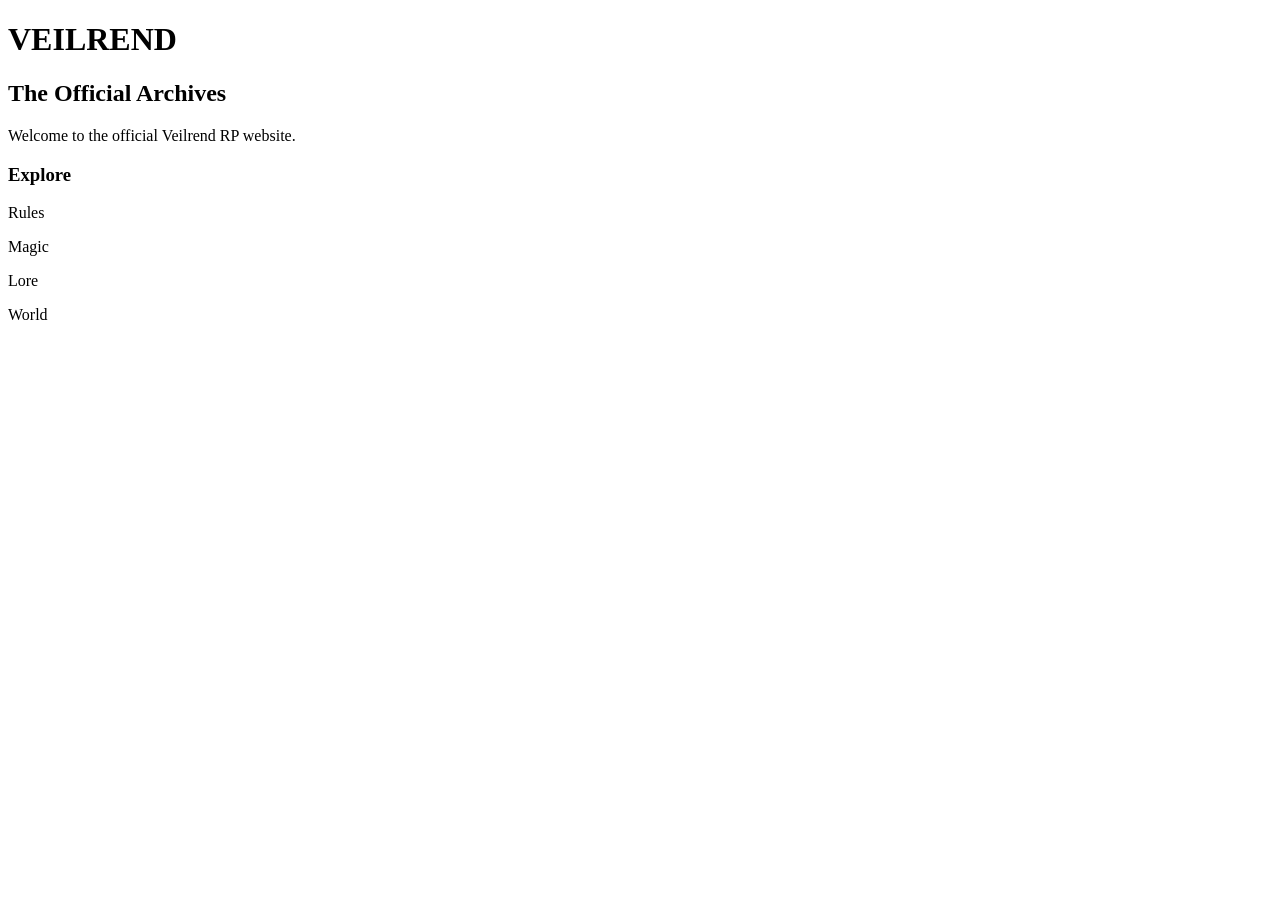
==== index.html @ 615d204e "Add initial index.html for Veilrend RP website" ====
<!DOCTYPE html>
<html>

<head>
    <title>Veilrend</title>
</head>

<body>

    <h1>VEILREND</h1>

    <h2>The Official Archives</h2>

    <p>Welcome to the official Veilrend RP website.</p>

    <h3>Explore</h3>

    <p>Rules</p>
    <p>Magic</p>
    <p>Lore</p>
    <p>World</p>

</body>

</html>
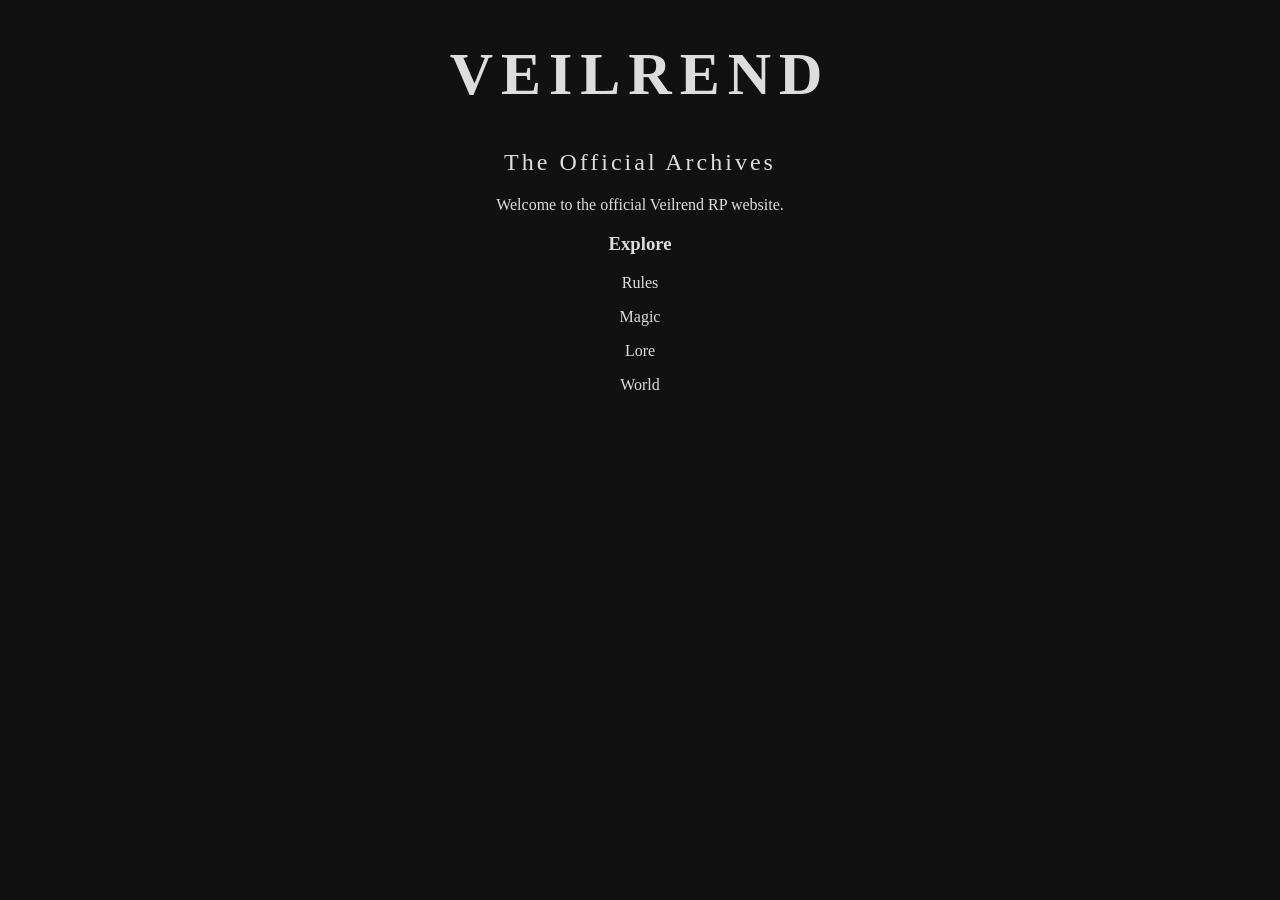
==== commit ef6df93e: "Add title and stylesheet link to index.html" ====
--- a/index.html
+++ b/index.html
@@ -1,8 +1,10 @@
 <!DOCTYPE html>
-<html>
+<head>
 
-<head>
     <title>Veilrend</title>
+
+    <link rel="stylesheet" href="style.css">
+
 </head>
 
 <body>
--- a/style.css
+++ b/style.css
@@ -0,0 +1,23 @@
+body {
+    background-color: #111111;
+    color: #dddddd;
+    font-family: Georgia, serif;
+    text-align: center;
+    margin: 0;
+}
+
+h1 {
+    font-size: 60px;
+    letter-spacing: 8px;
+}
+
+h2 {
+    font-weight: normal;
+    letter-spacing: 3px;
+}
+
+main {
+    max-width: 1000px;
+    margin: auto;
+    padding: 40px;
+}
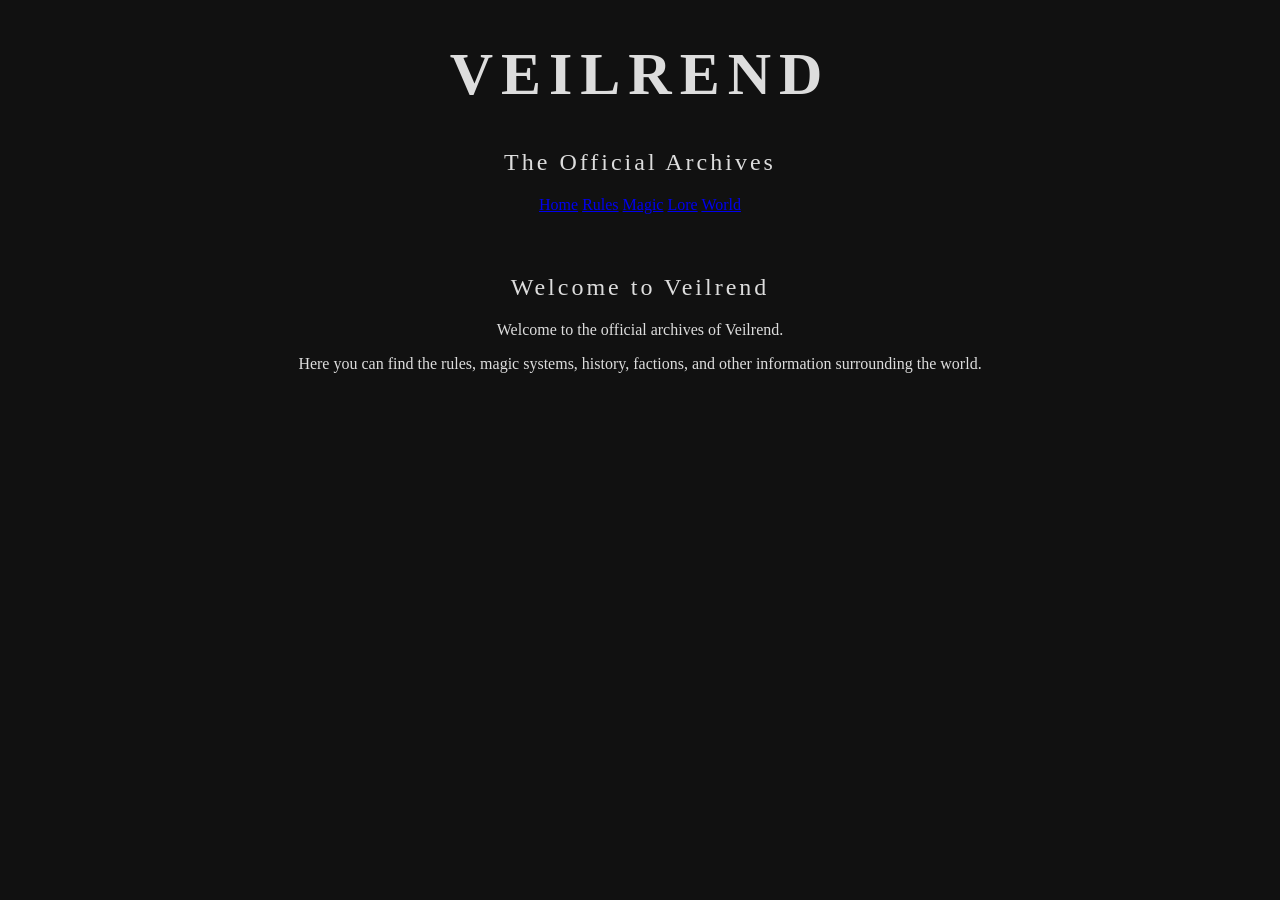
==== commit 604ab90d: "Update index.html" ====
--- a/index.html
+++ b/index.html
@@ -1,4 +1,6 @@
 <!DOCTYPE html>
+<html>
+
 <head>
 
     <title>Veilrend</title>
@@ -9,18 +11,45 @@
 
 <body>
 
-    <h1>VEILREND</h1>
+    <header>
 
-    <h2>The Official Archives</h2>
+        <h1>VEILREND</h1>
 
-    <p>Welcome to the official Veilrend RP website.</p>
+        <h2>The Official Archives</h2>
 
-    <h3>Explore</h3>
+    </header>
 
-    <p>Rules</p>
-    <p>Magic</p>
-    <p>Lore</p>
-    <p>World</p>
+
+    <nav>
+
+        <a href="index.html">Home</a>
+
+        <a href="rules.html">Rules</a>
+
+        <a href="magic.html">Magic</a>
+
+        <a href="lore.html">Lore</a>
+
+        <a href="world.html">World</a>
+
+    </nav>
+
+
+    <main>
+
+        <h2>Welcome to Veilrend</h2>
+
+        <p>
+            Welcome to the official archives of Veilrend.
+        </p>
+
+        <p>
+            Here you can find the rules, magic systems,
+            history, factions, and other information
+            surrounding the world.
+        </p>
+
+    </main>
 
 </body>
 
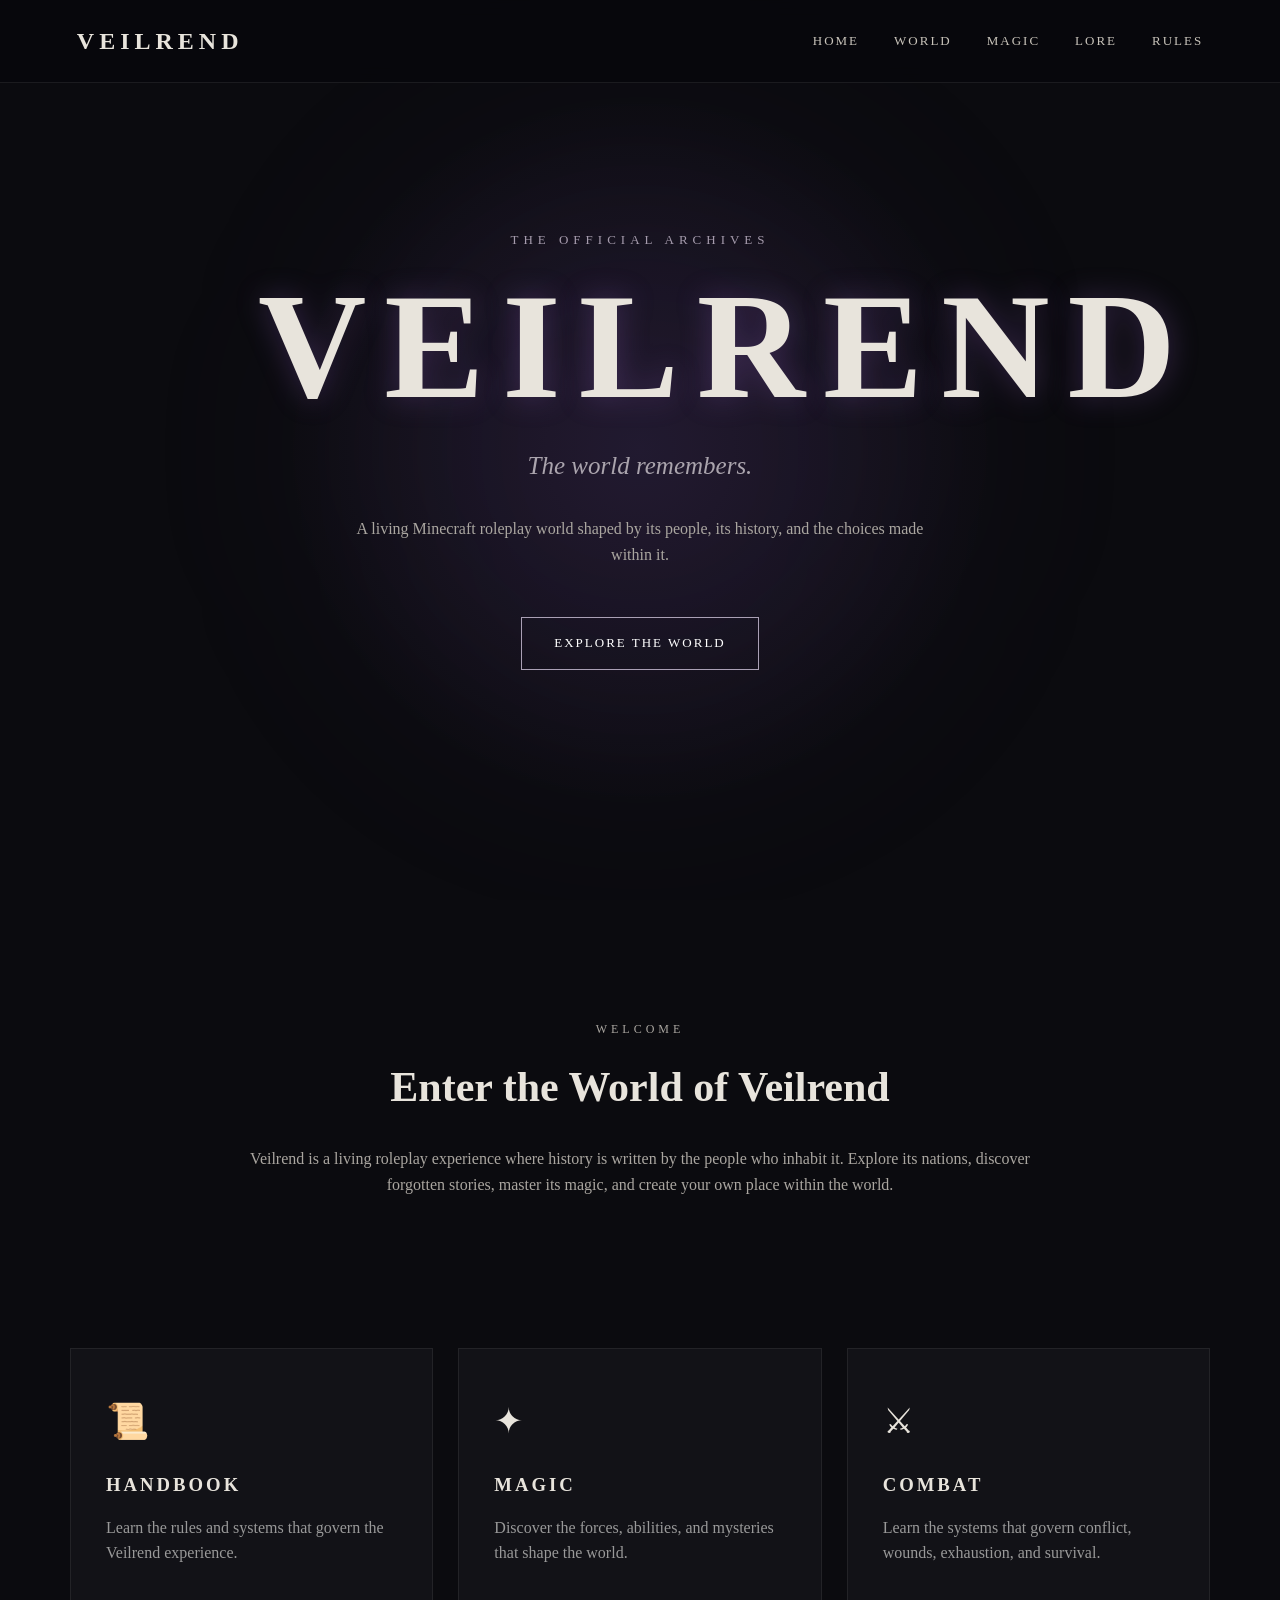
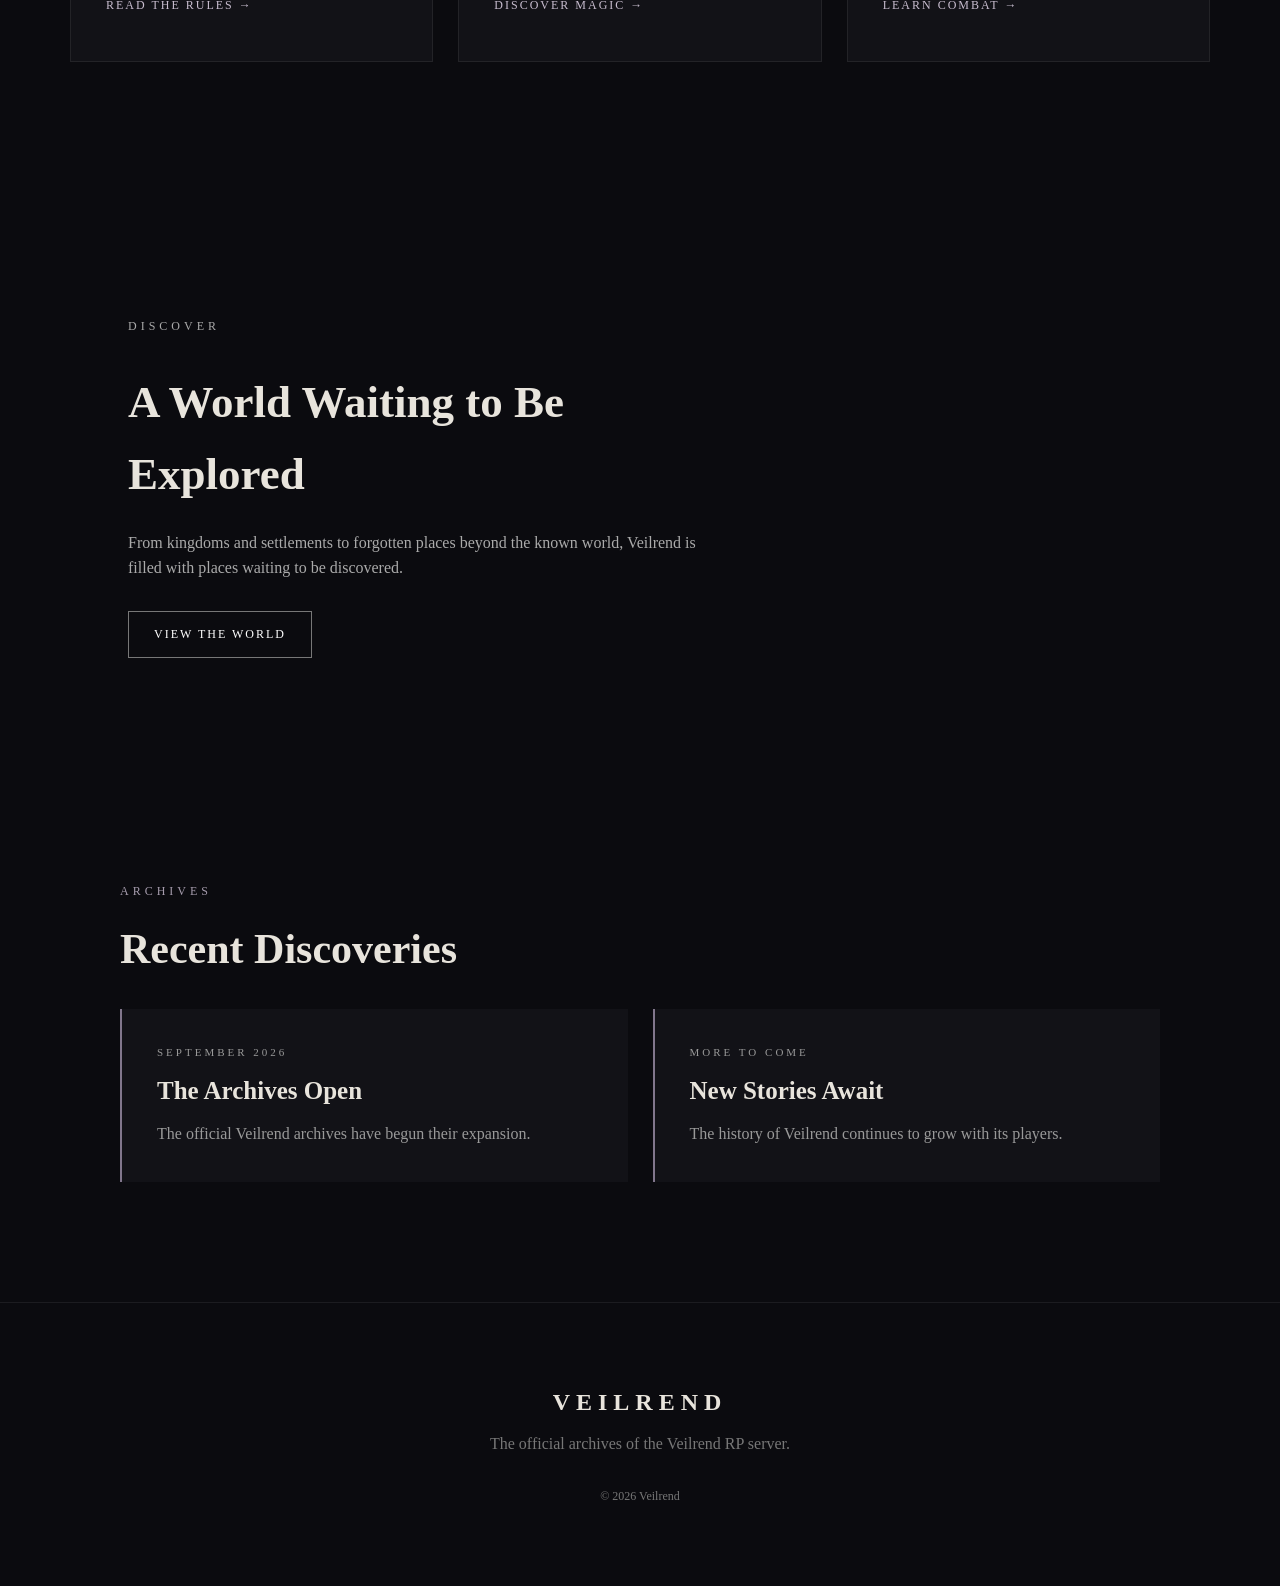
==== commit b73ce7d1: "Update index.html" ====
--- a/index.html
+++ b/index.html
@@ -1,55 +1,269 @@
 <!DOCTYPE html>
-<html>
+<html lang="en">
 
 <head>
-
-    <title>Veilrend</title>
+    <meta charset="UTF-8">
+
+    <meta name="viewport" content="width=device-width, initial-scale=1.0">
+
+    <title>Veilrend — Official Archives</title>
 
     <link rel="stylesheet" href="style.css">
-
 </head>
 
+
 <body>
 
-    <header>
-
-        <h1>VEILREND</h1>
-
-        <h2>The Official Archives</h2>
-
-    </header>
-
-
-    <nav>
-
-        <a href="index.html">Home</a>
-
-        <a href="rules.html">Rules</a>
-
-        <a href="magic.html">Magic</a>
-
-        <a href="lore.html">Lore</a>
-
-        <a href="world.html">World</a>
+    <!-- NAVIGATION -->
+
+    <nav class="navbar">
+
+        <div class="logo">
+            VEILREND
+        </div>
+
+        <div class="nav-links">
+
+            <a href="index.html">Home</a>
+            <a href="world.html">World</a>
+            <a href="magic.html">Magic</a>
+            <a href="lore.html">Lore</a>
+            <a href="rules.html">Rules</a>
+
+        </div>
 
     </nav>
 
 
-    <main>
-
-        <h2>Welcome to Veilrend</h2>
+    <!-- HERO -->
+
+    <section class="hero">
+
+        <div class="hero-content">
+
+            <p class="eyebrow">
+                THE OFFICIAL ARCHIVES
+            </p>
+
+            <h1>
+                VEILREND
+            </h1>
+
+            <p class="subtitle">
+                The world remembers.
+            </p>
+
+            <p class="hero-description">
+                A living Minecraft roleplay world shaped by
+                its people, its history, and the choices made within it.
+            </p>
+
+            <a class="hero-button" href="world.html">
+                EXPLORE THE WORLD
+            </a>
+
+        </div>
+
+    </section>
+
+
+    <!-- INTRODUCTION -->
+
+    <section class="intro">
+
+        <p class="section-label">
+            WELCOME
+        </p>
+
+        <h2>
+            Enter the World of Veilrend
+        </h2>
 
         <p>
-            Welcome to the official archives of Veilrend.
-        </p>
+            Veilrend is a living roleplay experience where
+            history is written by the people who inhabit it.
+            Explore its nations, discover forgotten stories,
+            master its magic, and create your own place within
+            the world.
+        </p>
+
+    </section>
+
+
+    <!-- FEATURE CARDS -->
+
+    <section class="features">
+
+        <div class="feature-card">
+
+            <div class="feature-icon">
+                📜
+            </div>
+
+            <h3>
+                HANDBOOK
+            </h3>
+
+            <p>
+                Learn the rules and systems that govern
+                the Veilrend experience.
+            </p>
+
+            <a href="rules.html">
+                READ THE RULES →
+            </a>
+
+        </div>
+
+
+        <div class="feature-card">
+
+            <div class="feature-icon">
+                ✦
+            </div>
+
+            <h3>
+                MAGIC
+            </h3>
+
+            <p>
+                Discover the forces, abilities, and mysteries
+                that shape the world.
+            </p>
+
+            <a href="magic.html">
+                DISCOVER MAGIC →
+            </a>
+
+        </div>
+
+
+        <div class="feature-card">
+
+            <div class="feature-icon">
+                ⚔
+            </div>
+
+            <h3>
+                COMBAT
+            </h3>
+
+            <p>
+                Learn the systems that govern conflict,
+                wounds, exhaustion, and survival.
+            </p>
+
+            <a href="combat.html">
+                LEARN COMBAT →
+            </a>
+
+        </div>
+
+    </section>
+
+
+    <!-- WORLD -->
+
+    <section class="world-section">
+
+        <div class="world-content">
+
+            <p class="section-label">
+                DISCOVER
+            </p>
+
+            <h2>
+                A World Waiting to Be Explored
+            </h2>
+
+            <p>
+                From kingdoms and settlements to forgotten
+                places beyond the known world, Veilrend is
+                filled with places waiting to be discovered.
+            </p>
+
+            <a class="outline-button" href="world.html">
+                VIEW THE WORLD
+            </a>
+
+        </div>
+
+    </section>
+
+
+    <!-- NEWS -->
+
+    <section class="news">
+
+        <p class="section-label">
+            ARCHIVES
+        </p>
+
+        <h2>
+            Recent Discoveries
+        </h2>
+
+
+        <div class="news-grid">
+
+            <div class="news-card">
+
+                <p class="news-date">
+                    SEPTEMBER 2026
+                </p>
+
+                <h3>
+                    The Archives Open
+                </h3>
+
+                <p>
+                    The official Veilrend archives have begun
+                    their expansion.
+                </p>
+
+            </div>
+
+
+            <div class="news-card">
+
+                <p class="news-date">
+                    MORE TO COME
+                </p>
+
+                <h3>
+                    New Stories Await
+                </h3>
+
+                <p>
+                    The history of Veilrend continues to grow
+                    with its players.
+                </p>
+
+            </div>
+
+        </div>
+
+    </section>
+
+
+    <!-- FOOTER -->
+
+    <footer>
+
+        <h2>
+            VEILREND
+        </h2>
 
         <p>
-            Here you can find the rules, magic systems,
-            history, factions, and other information
-            surrounding the world.
-        </p>
-
-    </main>
+            The official archives of the Veilrend RP server.
+        </p>
+
+        <p class="copyright">
+            © 2026 Veilrend
+        </p>
+
+    </footer>
+
 
 </body>
 
--- a/style.css
+++ b/style.css
@@ -1,23 +1,603 @@
+* {
+    box-sizing: border-box;
+    margin: 0;
+    padding: 0;
+}
+
+html {
+    scroll-behavior: smooth;
+}
+
 body {
-    background-color: #111111;
-    color: #dddddd;
-    font-family: Georgia, serif;
+    background: #0b0b0f;
+    color: #e8e4dc;
+    font-family: Georgia, "Times New Roman", serif;
+    line-height: 1.6;
+}
+
+
+/* -------------------------
+   NAVIGATION
+------------------------- */
+
+.navbar {
+    position: fixed;
+    top: 0;
+    left: 0;
+
+    width: 100%;
+
+    display: flex;
+    justify-content: space-between;
+    align-items: center;
+
+    padding: 22px 6%;
+
+    background: rgba(8, 8, 12, 0.85);
+
+    backdrop-filter: blur(10px);
+
+    border-bottom: 1px solid rgba(255,255,255,0.08);
+
+    z-index: 1000;
+}
+
+.logo {
+    font-size: 24px;
+
+    letter-spacing: 5px;
+
+    font-weight: bold;
+}
+
+.nav-links {
+    display: flex;
+
+    gap: 35px;
+}
+
+.nav-links a {
+    color: #c9c4bb;
+
+    text-decoration: none;
+
+    text-transform: uppercase;
+
+    font-size: 13px;
+
+    letter-spacing: 2px;
+
+    transition: 0.3s;
+}
+
+.nav-links a:hover {
+    color: white;
+
+    transform: translateY(-2px);
+}
+
+
+/* -------------------------
+   HERO
+------------------------- */
+
+.hero {
+    min-height: 100vh;
+
+    display: flex;
+
+    justify-content: center;
+
+    align-items: center;
+
     text-align: center;
-    margin: 0;
-}
-
-h1 {
-    font-size: 60px;
-    letter-spacing: 8px;
-}
-
-h2 {
-    font-weight: normal;
+
+    padding: 120px 20px;
+
+    background:
+        radial-gradient(
+            circle at center,
+            rgba(85, 60, 120, 0.22),
+            transparent 45%
+        ),
+        #0b0b0f;
+
+    position: relative;
+
+    overflow: hidden;
+}
+
+
+/* subtle floating atmosphere */
+
+.hero::before {
+
+    content: "";
+
+    position: absolute;
+
+    width: 600px;
+
+    height: 600px;
+
+    border-radius: 50%;
+
+    background: rgba(120, 80, 170, 0.08);
+
+    filter: blur(100px);
+
+    animation: float 8s ease-in-out infinite;
+
+}
+
+
+@keyframes float {
+
+    0%, 100% {
+        transform: translateY(0px);
+    }
+
+    50% {
+        transform: translateY(-30px);
+    }
+
+}
+
+
+.hero-content {
+
+    position: relative;
+
+    max-width: 800px;
+
+}
+
+
+.eyebrow {
+
+    font-size: 13px;
+
+    letter-spacing: 5px;
+
+    color: #a69cad;
+
+    margin-bottom: 20px;
+
+}
+
+
+.hero h1 {
+
+    font-size: clamp(70px, 12vw, 150px);
+
+    letter-spacing: 18px;
+
+    line-height: 1;
+
+    margin-left: 18px;
+
+    text-shadow:
+        0 0 30px rgba(150,100,200,0.3);
+
+}
+
+
+.subtitle {
+
+    font-size: 25px;
+
+    font-style: italic;
+
+    margin-top: 25px;
+
+    color: #aaa4ad;
+
+}
+
+
+.hero-description {
+
+    max-width: 600px;
+
+    margin: 30px auto;
+
+    color: #aaa6a0;
+
+}
+
+
+.hero-button {
+
+    display: inline-block;
+
+    margin-top: 20px;
+
+    padding: 15px 32px;
+
+    border: 1px solid #aaa0b5;
+
+    color: white;
+
+    text-decoration: none;
+
+    letter-spacing: 2px;
+
+    font-size: 13px;
+
+    transition: 0.3s;
+
+}
+
+
+.hero-button:hover {
+
+    background: #aaa0b5;
+
+    color: #0b0b0f;
+
+    transform: translateY(-4px);
+
+}
+
+
+/* -------------------------
+   INTRO
+------------------------- */
+
+.intro {
+
+    max-width: 850px;
+
+    margin: auto;
+
+    padding: 120px 30px;
+
+    text-align: center;
+
+}
+
+
+.section-label {
+
+    color: #a69cad;
+
+    letter-spacing: 4px;
+
+    font-size: 12px;
+
+    margin-bottom: 15px;
+
+}
+
+
+.intro h2,
+.news h2 {
+
+    font-size: 42px;
+
+    margin-bottom: 25px;
+
+}
+
+
+.intro p {
+
+    color: #aaa6a0;
+
+}
+
+
+/* -------------------------
+   FEATURE CARDS
+------------------------- */
+
+.features {
+
+    max-width: 1200px;
+
+    margin: auto;
+
+    padding: 30px;
+
+    display: grid;
+
+    grid-template-columns: repeat(3, 1fr);
+
+    gap: 25px;
+
+}
+
+
+.feature-card {
+
+    padding: 45px 35px;
+
+    background: #121217;
+
+    border: 1px solid rgba(255,255,255,0.07);
+
+    transition: 0.3s;
+
+}
+
+
+.feature-card:hover {
+
+    transform: translateY(-8px);
+
+    border-color: rgba(180,160,200,0.4);
+
+}
+
+
+.feature-icon {
+
+    font-size: 35px;
+
+    margin-bottom: 20px;
+
+}
+
+
+.feature-card h3 {
+
     letter-spacing: 3px;
-}
-
-main {
-    max-width: 1000px;
+
+    margin-bottom: 15px;
+
+}
+
+
+.feature-card p {
+
+    color: #999;
+
+    margin-bottom: 25px;
+
+}
+
+
+.feature-card a {
+
+    color: #c8bdcf;
+
+    text-decoration: none;
+
+    font-size: 12px;
+
+    letter-spacing: 2px;
+
+}
+
+
+/* -------------------------
+   WORLD SECTION
+------------------------- */
+
+.world-section {
+
+    min-height: 550px;
+
+    margin-top: 120px;
+
+    display: flex;
+
+    align-items: center;
+
+    padding: 80px 10%;
+
+    background:
+        linear-gradient(
+            90deg,
+            #0b0b0f 10%,
+            rgba(11,11,15,0.7),
+            #0b0b0f 90%
+        );
+
+}
+
+
+.world-content {
+
+    max-width: 600px;
+
+}
+
+
+.world-content h2 {
+
+    font-size: 45px;
+
+    margin-bottom: 20px;
+
+}
+
+
+.world-content p {
+
+    color: #aaa;
+
+    margin-bottom: 30px;
+
+}
+
+
+.outline-button {
+
+    display: inline-block;
+
+    padding: 13px 25px;
+
+    border: 1px solid #777;
+
+    color: white;
+
+    text-decoration: none;
+
+    font-size: 12px;
+
+    letter-spacing: 2px;
+
+    transition: 0.3s;
+
+}
+
+
+.outline-button:hover {
+
+    background: white;
+
+    color: #0b0b0f;
+
+}
+
+
+/* -------------------------
+   NEWS
+------------------------- */
+
+.news {
+
+    max-width: 1100px;
+
     margin: auto;
-    padding: 40px;
-}
+
+    padding: 120px 30px;
+
+}
+
+
+.news-grid {
+
+    display: grid;
+
+    grid-template-columns: 1fr 1fr;
+
+    gap: 25px;
+
+}
+
+
+.news-card {
+
+    padding: 35px;
+
+    background: #121217;
+
+    border-left: 2px solid #81768c;
+
+}
+
+
+.news-date {
+
+    font-size: 11px;
+
+    letter-spacing: 3px;
+
+    color: #958b9c;
+
+    margin-bottom: 10px;
+
+}
+
+
+.news-card h3 {
+
+    font-size: 25px;
+
+    margin-bottom: 10px;
+
+}
+
+
+.news-card p {
+
+    color: #999;
+
+}
+
+
+/* -------------------------
+   FOOTER
+------------------------- */
+
+footer {
+
+    text-align: center;
+
+    padding: 80px 20px;
+
+    border-top: 1px solid rgba(255,255,255,0.07);
+
+}
+
+
+footer h2 {
+
+    letter-spacing: 6px;
+
+    margin-bottom: 10px;
+
+}
+
+
+footer p {
+
+    color: #777;
+
+}
+
+
+.copyright {
+
+    margin-top: 30px;
+
+    font-size: 12px;
+
+}
+
+
+/* -------------------------
+   MOBILE
+------------------------- */
+
+@media (max-width: 800px) {
+
+    .navbar {
+
+        flex-direction: column;
+
+        gap: 15px;
+
+    }
+
+    .nav-links {
+
+        gap: 15px;
+
+        flex-wrap: wrap;
+
+        justify-content: center;
+
+    }
+
+    .features {
+
+        grid-template-columns: 1fr;
+
+    }
+
+    .news-grid {
+
+        grid-template-columns: 1fr;
+
+    }
+
+    .hero h1 {
+
+        letter-spacing: 8px;
+
+    }
+
+}
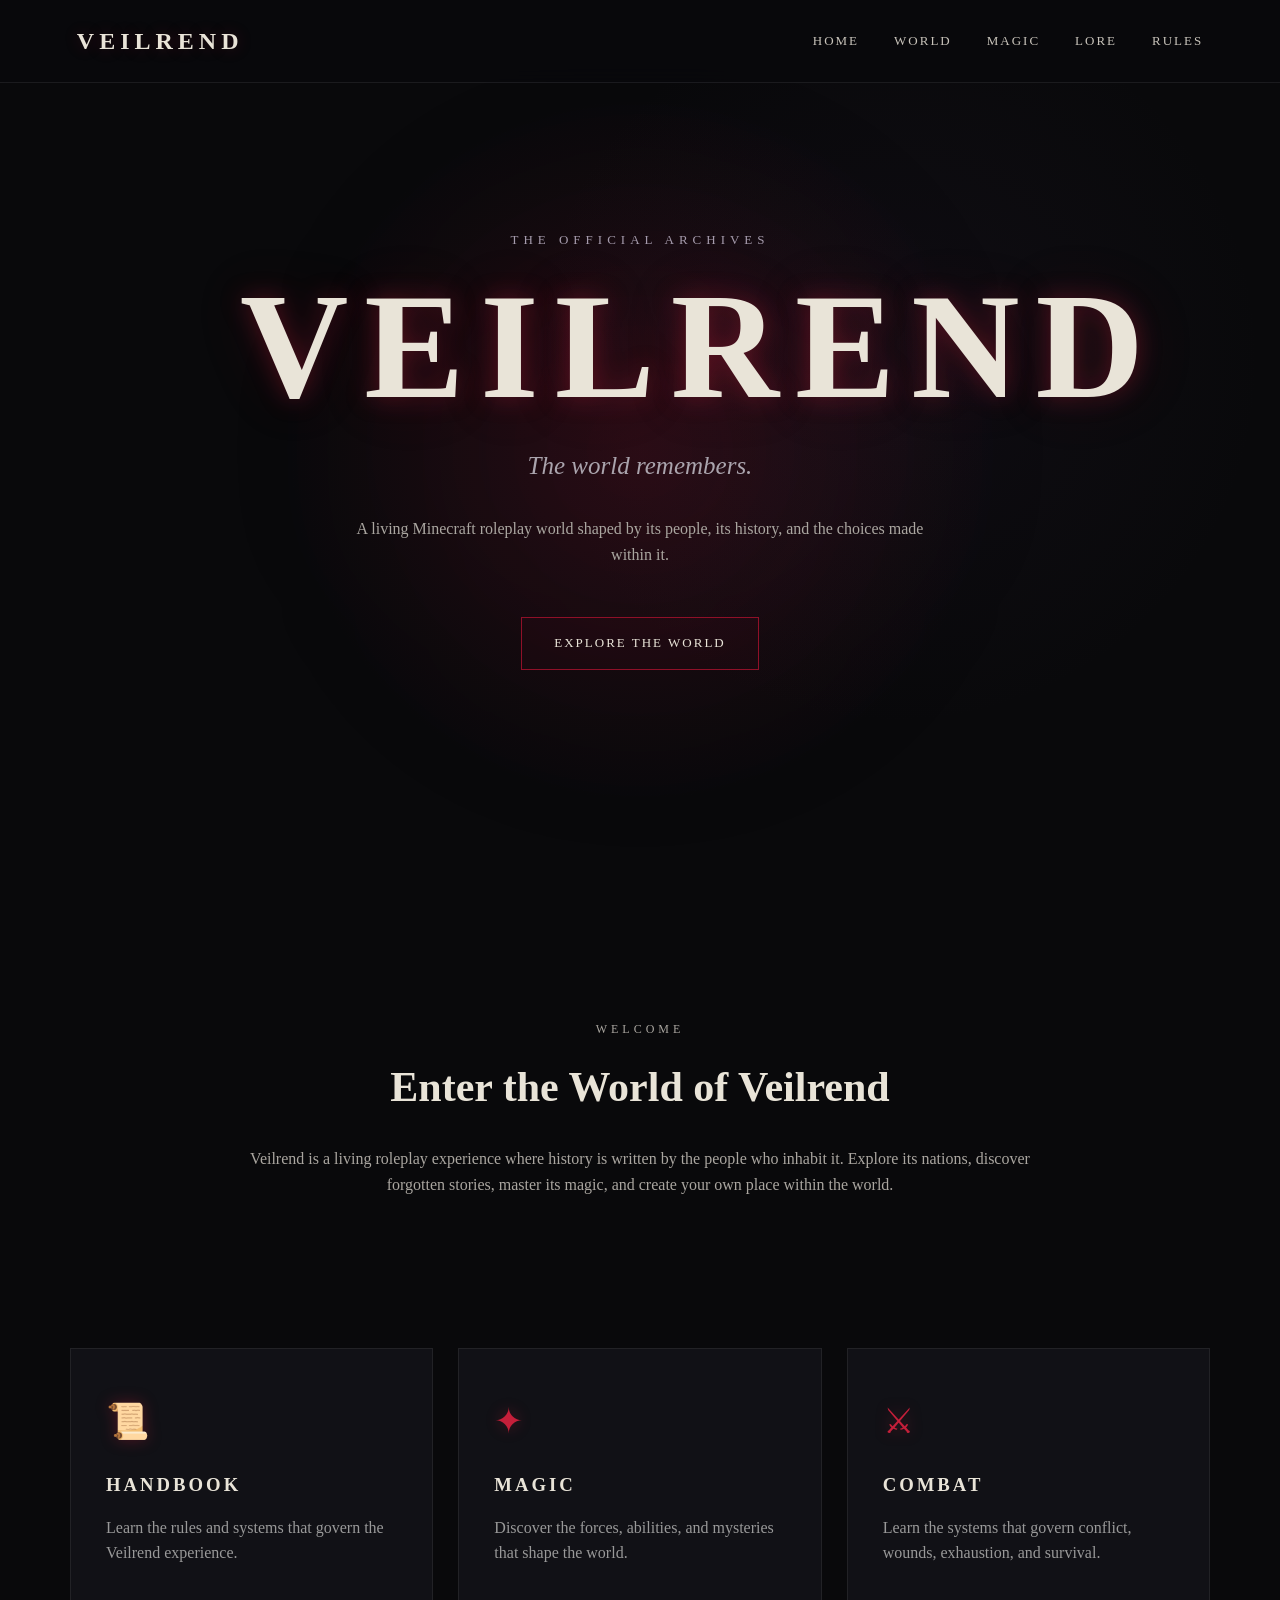
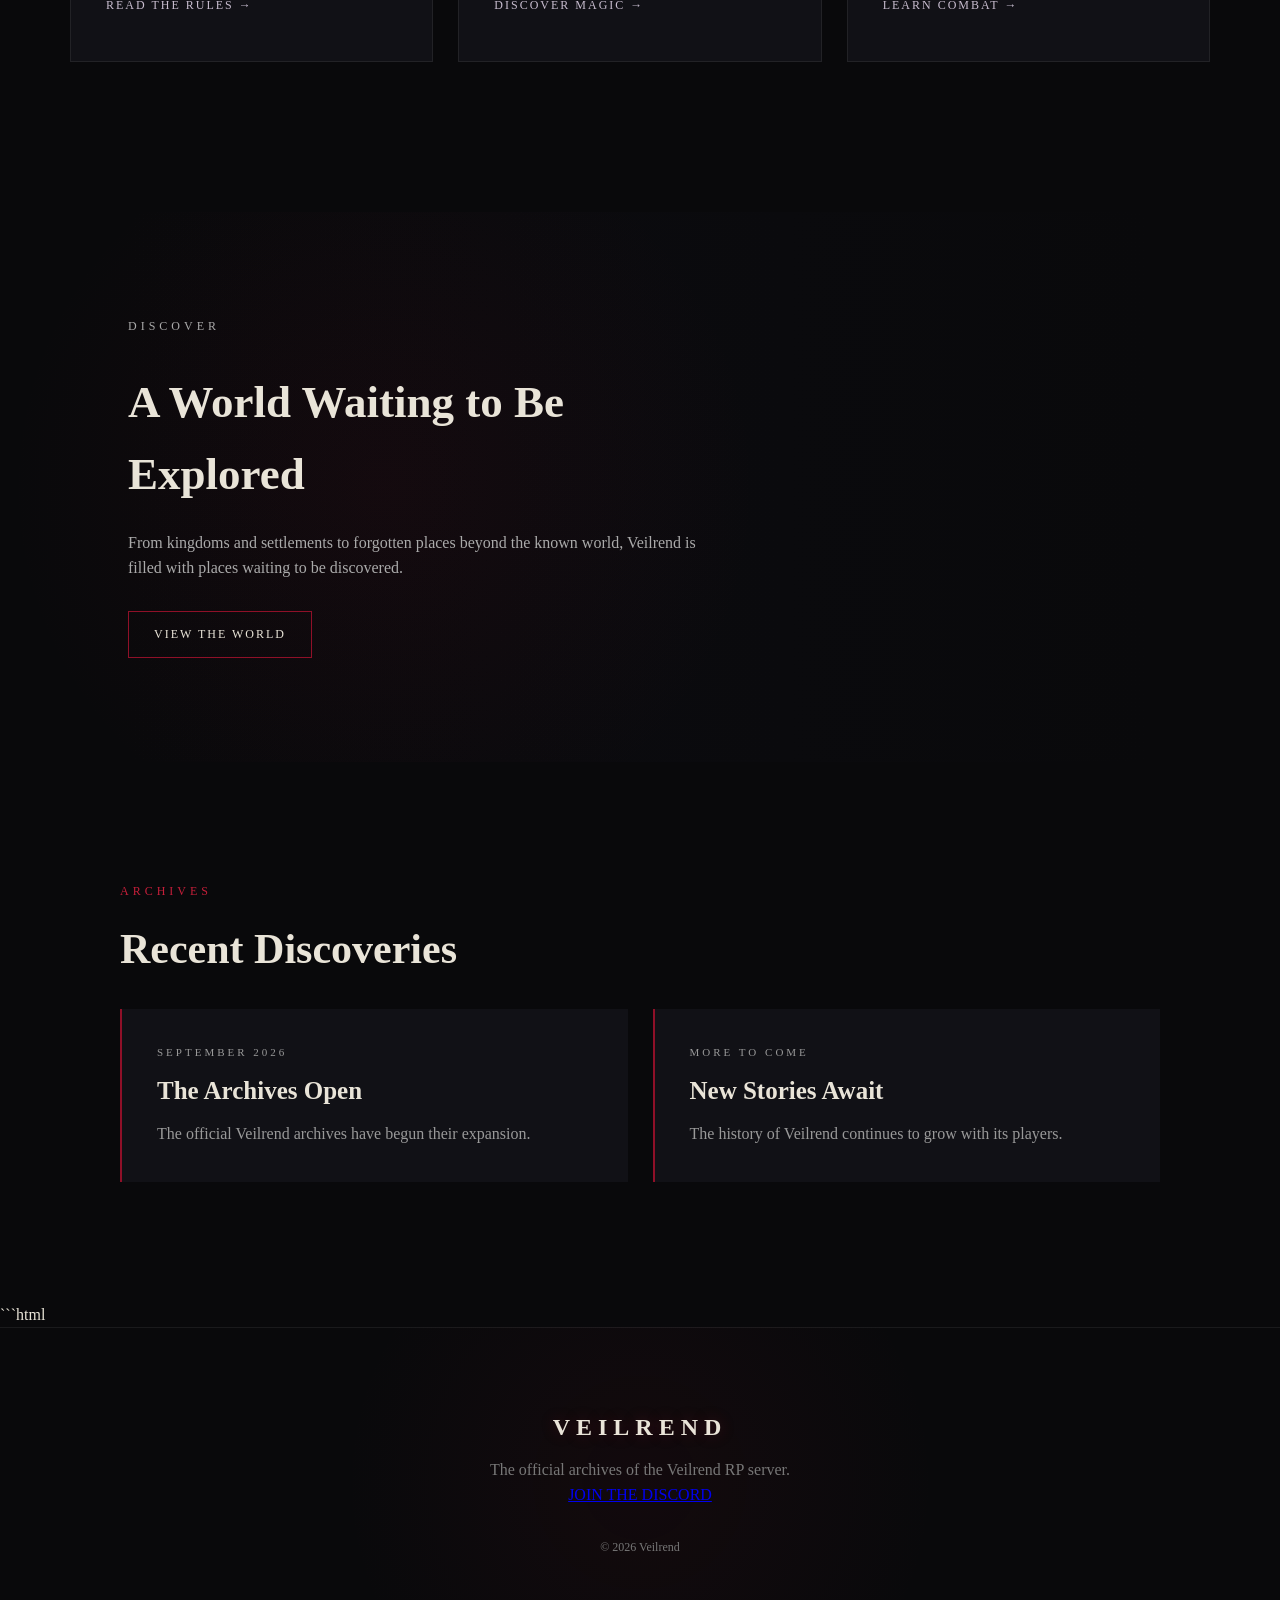
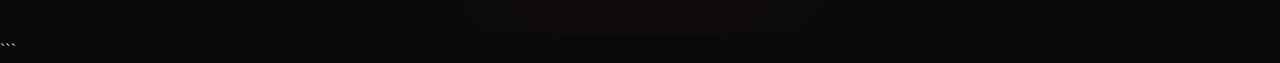
==== commit 896e479c: "Update index.html" ====
--- a/index.html
+++ b/index.html
@@ -246,23 +246,32 @@
     </section>
 
 
-    <!-- FOOTER -->
-
-    <footer>
-
-        <h2>
-            VEILREND
-        </h2>
-
-        <p>
-            The official archives of the Veilrend RP server.
-        </p>
-
-        <p class="copyright">
-            © 2026 Veilrend
-        </p>
-
-    </footer>
+```html
+<!-- FOOTER -->
+
+<footer>
+
+    <h2>
+        VEILREND
+    </h2>
+
+    <p>
+        The official archives of the Veilrend RP server.
+    </p>
+
+    <a class="discord-footer"
+       href="https://discord.gg/nhvSPFQ9S"
+       target="_blank"
+       rel="noopener noreferrer">
+        JOIN THE DISCORD
+    </a>
+
+    <p class="copyright">
+        © 2026 Veilrend
+    </p>
+
+</footer>
+```
 
 
 </body>
--- a/style.css
+++ b/style.css
@@ -1,3 +1,22 @@
+:root {
+    --black: #09090b;
+    --black-light: #111116;
+
+    --crimson: #8f1028;
+    --red: #c51f3a;
+
+    --ivory: #e9e4d8;
+
+    --gray: #8f8a86;
+
+    --purple: #4b315c;
+}
+
+
+/* -------------------------
+   GLOBAL
+------------------------- */
+
 * {
     box-sizing: border-box;
     margin: 0;
@@ -9,8 +28,8 @@
 }
 
 body {
-    background: #0b0b0f;
-    color: #e8e4dc;
+    background: var(--black);
+    color: var(--ivory);
     font-family: Georgia, "Times New Roman", serif;
     line-height: 1.6;
 }
@@ -33,14 +52,15 @@
 
     padding: 22px 6%;
 
-    background: rgba(8, 8, 12, 0.85);
+    background: rgba(8, 8, 12, 0.88);
 
     backdrop-filter: blur(10px);
 
-    border-bottom: 1px solid rgba(255,255,255,0.08);
+    border-bottom: 1px solid rgba(255, 255, 255, 0.08);
 
     z-index: 1000;
 }
+
 
 .logo {
     font-size: 24px;
@@ -48,7 +68,13 @@
     letter-spacing: 5px;
 
     font-weight: bold;
-}
+
+    color: var(--ivory);
+
+    text-shadow:
+        0 0 15px rgba(197, 31, 58, 0.25);
+}
+
 
 .nav-links {
     display: flex;
@@ -56,6 +82,7 @@
     gap: 35px;
 }
 
+
 .nav-links a {
     color: #c9c4bb;
 
@@ -70,10 +97,14 @@
     transition: 0.3s;
 }
 
+
 .nav-links a:hover {
-    color: white;
+    color: var(--red);
 
     transform: translateY(-2px);
+
+    text-shadow:
+        0 0 12px rgba(197, 31, 58, 0.45);
 }
 
 
@@ -97,10 +128,15 @@
     background:
         radial-gradient(
             circle at center,
-            rgba(85, 60, 120, 0.22),
+            rgba(143, 16, 40, 0.20),
             transparent 45%
         ),
-        #0b0b0f;
+        radial-gradient(
+            circle at 70% 40%,
+            rgba(75, 49, 92, 0.10),
+            transparent 35%
+        ),
+        var(--black);
 
     position: relative;
 
@@ -108,7 +144,9 @@
 }
 
 
-/* subtle floating atmosphere */
+/* -------------------------
+   FLOATING ATMOSPHERE
+------------------------- */
 
 .hero::before {
 
@@ -122,34 +160,46 @@
 
     border-radius: 50%;
 
-    background: rgba(120, 80, 170, 0.08);
+    background:
+        radial-gradient(
+            circle,
+            rgba(143, 16, 40, 0.13),
+            rgba(75, 49, 92, 0.06),
+            transparent 70%
+        );
 
     filter: blur(100px);
 
     animation: float 8s ease-in-out infinite;
 
+    pointer-events: none;
 }
 
 
 @keyframes float {
 
     0%, 100% {
-        transform: translateY(0px);
+        transform: translateY(0px) scale(1);
     }
 
     50% {
-        transform: translateY(-30px);
+        transform: translateY(-30px) scale(1.05);
     }
 
 }
 
 
+/* -------------------------
+   HERO CONTENT
+------------------------- */
+
 .hero-content {
 
     position: relative;
 
     max-width: 800px;
 
+    z-index: 2;
 }
 
 
@@ -162,7 +212,6 @@
     color: #a69cad;
 
     margin-bottom: 20px;
-
 }
 
 
@@ -170,15 +219,19 @@
 
     font-size: clamp(70px, 12vw, 150px);
 
-    letter-spacing: 18px;
-
+    letter-spacing: 16px;
+    
     line-height: 1;
 
-    margin-left: 18px;
+    margin-left: 0;
+
+    text-align: center;
+
+    color: var(--ivory);
 
     text-shadow:
-        0 0 30px rgba(150,100,200,0.3);
-
+        0 0 25px rgba(197, 31, 58, 0.35),
+        0 0 60px rgba(143, 16, 40, 0.20);
 }
 
 
@@ -191,7 +244,6 @@
     margin-top: 25px;
 
     color: #aaa4ad;
-
 }
 
 
@@ -202,9 +254,12 @@
     margin: 30px auto;
 
     color: #aaa6a0;
-
-}
-
+}
+
+
+/* -------------------------
+   HERO BUTTON
+------------------------- */
 
 .hero-button {
 
@@ -214,9 +269,9 @@
 
     padding: 15px 32px;
 
-    border: 1px solid #aaa0b5;
-
-    color: white;
+    border: 1px solid var(--crimson);
+
+    color: var(--ivory);
 
     text-decoration: none;
 
@@ -226,17 +281,22 @@
 
     transition: 0.3s;
 
+    background: rgba(143, 16, 40, 0.05);
 }
 
 
 .hero-button:hover {
 
-    background: #aaa0b5;
-
-    color: #0b0b0f;
+    background: var(--crimson);
+
+    color: var(--ivory);
+
+    border-color: var(--red);
+
+    box-shadow:
+        0 0 25px rgba(197, 31, 58, 0.35);
 
     transform: translateY(-4px);
-
 }
 
 
@@ -253,20 +313,18 @@
     padding: 120px 30px;
 
     text-align: center;
-
 }
 
 
 .section-label {
 
-    color: #a69cad;
+    color: var(--red);
 
     letter-spacing: 4px;
 
     font-size: 12px;
 
     margin-bottom: 15px;
-
 }
 
 
@@ -276,14 +334,12 @@
     font-size: 42px;
 
     margin-bottom: 25px;
-
 }
 
 
 .intro p {
 
     color: #aaa6a0;
-
 }
 
 
@@ -304,7 +360,6 @@
     grid-template-columns: repeat(3, 1fr);
 
     gap: 25px;
-
 }
 
 
@@ -312,12 +367,44 @@
 
     padding: 45px 35px;
 
-    background: #121217;
-
-    border: 1px solid rgba(255,255,255,0.07);
+    background: var(--black-light);
+
+    border: 1px solid rgba(255, 255, 255, 0.07);
+
+    position: relative;
+
+    overflow: hidden;
 
     transition: 0.3s;
-
+}
+
+
+/* subtle red line at the top */
+
+.feature-card::before {
+
+    content: "";
+
+    position: absolute;
+
+    top: 0;
+
+    left: 0;
+
+    width: 100%;
+
+    height: 2px;
+
+    background: linear-gradient(
+        90deg,
+        transparent,
+        var(--crimson),
+        transparent
+    );
+
+    opacity: 0;
+
+    transition: 0.3s;
 }
 
 
@@ -325,8 +412,17 @@
 
     transform: translateY(-8px);
 
-    border-color: rgba(180,160,200,0.4);
-
+    border-color: rgba(143, 16, 40, 0.45);
+
+    box-shadow:
+        0 10px 35px rgba(0, 0, 0, 0.35),
+        0 0 25px rgba(143, 16, 40, 0.08);
+}
+
+
+.feature-card:hover::before {
+
+    opacity: 1;
 }
 
 
@@ -336,6 +432,10 @@
 
     margin-bottom: 20px;
 
+    color: var(--red);
+
+    text-shadow:
+        0 0 15px rgba(197, 31, 58, 0.35);
 }
 
 
@@ -344,7 +444,6 @@
     letter-spacing: 3px;
 
     margin-bottom: 15px;
-
 }
 
 
@@ -353,7 +452,6 @@
     color: #999;
 
     margin-bottom: 25px;
-
 }
 
 
@@ -367,6 +465,16 @@
 
     letter-spacing: 2px;
 
+    transition: 0.3s;
+}
+
+
+.feature-card a:hover {
+
+    color: var(--red);
+
+    text-shadow:
+        0 0 10px rgba(197, 31, 58, 0.35);
 }
 
 
@@ -387,20 +495,23 @@
     padding: 80px 10%;
 
     background:
+        radial-gradient(
+            circle at 30% 50%,
+            rgba(143, 16, 40, 0.08),
+            transparent 40%
+        ),
         linear-gradient(
             90deg,
-            #0b0b0f 10%,
-            rgba(11,11,15,0.7),
-            #0b0b0f 90%
+            var(--black) 10%,
+            rgba(11, 11, 15, 0.7),
+            var(--black) 90%
         );
-
 }
 
 
 .world-content {
 
     max-width: 600px;
-
 }
 
 
@@ -409,7 +520,6 @@
     font-size: 45px;
 
     margin-bottom: 20px;
-
 }
 
 
@@ -418,7 +528,6 @@
     color: #aaa;
 
     margin-bottom: 30px;
-
 }
 
 
@@ -428,9 +537,9 @@
 
     padding: 13px 25px;
 
-    border: 1px solid #777;
-
-    color: white;
+    border: 1px solid var(--crimson);
+
+    color: var(--ivory);
 
     text-decoration: none;
 
@@ -439,16 +548,19 @@
     letter-spacing: 2px;
 
     transition: 0.3s;
-
 }
 
 
 .outline-button:hover {
 
-    background: white;
-
-    color: #0b0b0f;
-
+    background: var(--crimson);
+
+    border-color: var(--red);
+
+    color: var(--ivory);
+
+    box-shadow:
+        0 0 20px rgba(197, 31, 58, 0.25);
 }
 
 
@@ -463,7 +575,6 @@
     margin: auto;
 
     padding: 120px 30px;
-
 }
 
 
@@ -474,7 +585,6 @@
     grid-template-columns: 1fr 1fr;
 
     gap: 25px;
-
 }
 
 
@@ -482,10 +592,20 @@
 
     padding: 35px;
 
-    background: #121217;
-
-    border-left: 2px solid #81768c;
-
+    background: var(--black-light);
+
+    border-left: 2px solid var(--crimson);
+
+    transition: 0.3s;
+}
+
+
+.news-card:hover {
+
+    transform: translateX(5px);
+
+    box-shadow:
+        -10px 0 25px rgba(143, 16, 40, 0.08);
 }
 
 
@@ -495,10 +615,9 @@
 
     letter-spacing: 3px;
 
-    color: #958b9c;
+    color: var(--red);
 
     margin-bottom: 10px;
-
 }
 
 
@@ -507,14 +626,12 @@
     font-size: 25px;
 
     margin-bottom: 10px;
-
 }
 
 
 .news-card p {
 
     color: #999;
-
 }
 
 
@@ -528,8 +645,14 @@
 
     padding: 80px 20px;
 
-    border-top: 1px solid rgba(255,255,255,0.07);
-
+    border-top: 1px solid rgba(255, 255, 255, 0.07);
+
+    background:
+        radial-gradient(
+            circle at center,
+            rgba(143, 16, 40, 0.07),
+            transparent 45%
+        );
 }
 
 
@@ -539,13 +662,14 @@
 
     margin-bottom: 10px;
 
+    text-shadow:
+        0 0 15px rgba(197, 31, 58, 0.25);
 }
 
 
 footer p {
 
     color: #777;
-
 }
 
 
@@ -554,7 +678,6 @@
     margin-top: 30px;
 
     font-size: 12px;
-
 }
 
 
@@ -572,6 +695,7 @@
 
     }
 
+
     .nav-links {
 
         gap: 15px;
@@ -582,18 +706,21 @@
 
     }
 
+
     .features {
 
         grid-template-columns: 1fr;
 
     }
 
+
     .news-grid {
 
         grid-template-columns: 1fr;
 
     }
 
+
     .hero h1 {
 
         letter-spacing: 8px;
